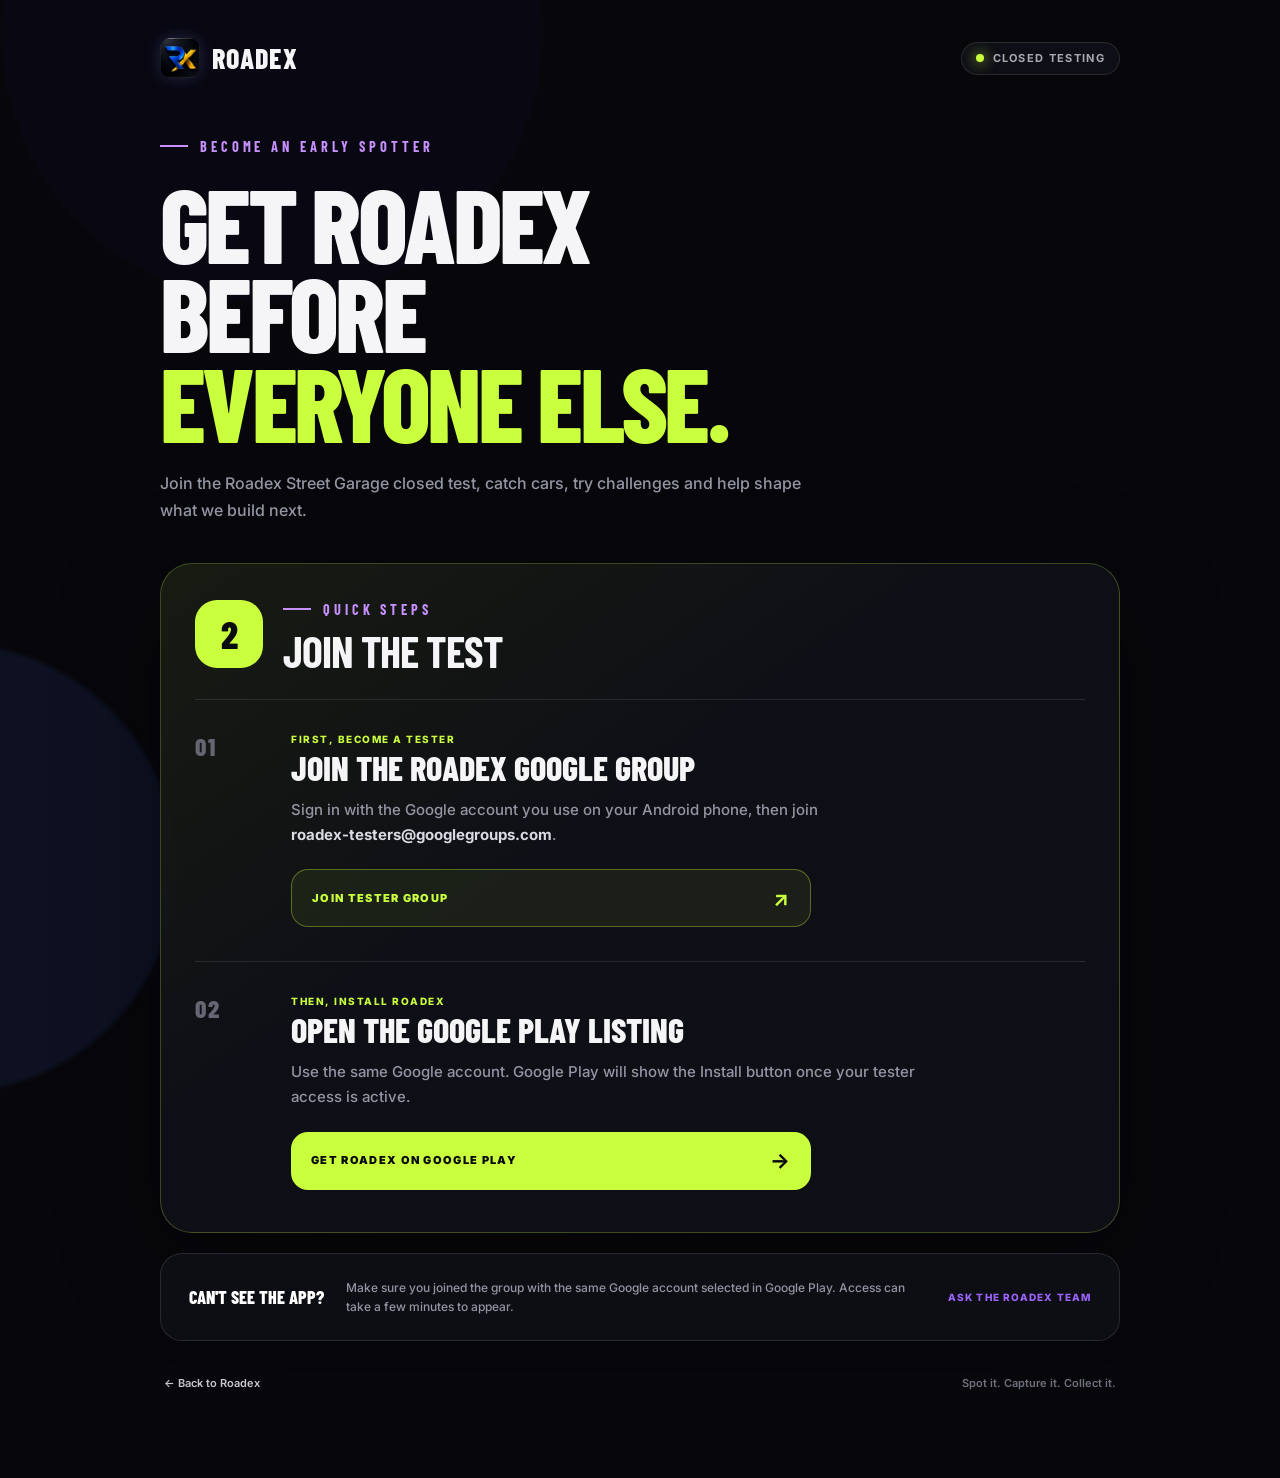
==== join-test.html @ f42b65c0 "Add closed-test joining guide" ====
<!doctype html>
<html lang="en">
  <head>
    <meta charset="UTF-8" />
    <meta name="viewport" content="width=device-width, initial-scale=1" />
    <meta name="theme-color" content="#07070b" />
    <meta name="description" content="Join the Roadex Street Garage closed test on Google Play." />
    <title>Join the Roadex Closed Test</title>
    <link rel="icon" type="image/png" href="assets/roadex-logo.png" />
    <link rel="preconnect" href="https://fonts.googleapis.com" />
    <link rel="preconnect" href="https://fonts.gstatic.com" crossorigin />
    <link href="https://fonts.googleapis.com/css2?family=Barlow+Condensed:wght@500;600;700;800&family=Inter:wght@400;500;600;700&display=swap" rel="stylesheet" />
    <link rel="stylesheet" href="styles.css" />
    <link rel="stylesheet" href="feedback.css" />
    <link rel="stylesheet" href="join-test.css" />
  </head>
  <body class="feedback-body test-body">
    <main class="feedback-shell test-shell">
      <header class="feedback-header">
        <a class="wordmark" href="/" aria-label="Roadex home"><img class="wordmark-logo" src="assets/roadex-logo.png" alt="" width="40" height="40" /><span>Roadex</span></a>
        <span class="feedback-chip"><i></i>Closed testing</span>
      </header>

      <section class="feedback-hero test-hero">
        <p class="eyebrow"><span></span>Become an early spotter</p>
        <h1>Get Roadex before <em>everyone else.</em></h1>
        <p>Join the Roadex Street Garage closed test, catch cars, try challenges and help shape what we build next.</p>
      </section>

      <section class="test-card" aria-labelledby="join-heading">
        <div class="test-card-heading">
          <span class="test-number">2</span>
          <div><p class="eyebrow"><span></span>Quick steps</p><h2 id="join-heading">Join the test</h2></div>
        </div>

        <ol class="test-steps">
          <li>
            <span>01</span>
            <div>
              <p class="step-label">First, become a tester</p>
              <h3>Join the Roadex Google Group</h3>
              <p>Sign in with the Google account you use on your Android phone, then join <strong>roadex-testers@googlegroups.com</strong>.</p>
              <a class="test-action test-action-secondary" href="https://groups.google.com/g/roadex-testers" target="_blank" rel="noopener noreferrer">Join tester group <b>↗</b></a>
            </div>
          </li>
          <li>
            <span>02</span>
            <div>
              <p class="step-label">Then, install Roadex</p>
              <h3>Open the Google Play listing</h3>
              <p>Use the same Google account. Google Play will show the Install button once your tester access is active.</p>
              <a class="test-action" href="https://play.google.com/store/apps/details?id=com.roadex.collect" target="_blank" rel="noopener noreferrer">Get Roadex on Google Play <b>→</b></a>
            </div>
          </li>
        </ol>
      </section>

      <aside class="test-help">
        <span>Can't see the app?</span>
        <p>Make sure you joined the group with the same Google account selected in Google Play. Access can take a few minutes to appear.</p>
        <a href="/feedback">Ask the Roadex team</a>
      </aside>

      <footer class="feedback-footer"><a href="/">← Back to Roadex</a><span>Spot it. Capture it. Collect it.</span></footer>
    </main>
  </body>
</html>
---- styles.css ----
:root {
  --bg: #07070b;
  --surface: #0d0d13;
  --text: #f6f5fb;
  --muted: #aaa8b8;
  --line: rgba(255, 255, 255, 0.11);
  --purple: #a85cff;
  --purple-deep: #6e28d9;
  --lime: #c8ff2d;
  --font-display: "Barlow Condensed", Impact, sans-serif;
  --font-body: "Inter", Arial, sans-serif;
  --page: min(1240px, calc(100vw - 48px));
}

* { box-sizing: border-box; }
html { scroll-behavior: smooth; scrollbar-color: var(--purple) var(--bg); }
body {
  margin: 0;
  color: var(--text);
  background: radial-gradient(circle at 75% 10%, rgba(96, 34, 154, 0.15), transparent 26rem), var(--bg);
  font-family: var(--font-body);
  font-size: 16px;
  line-height: 1.6;
  overflow-x: hidden;
}
body::before {
  position: fixed;
  inset: 0;
  z-index: -1;
  opacity: 0.15;
  background-image: url("data:image/svg+xml,%3Csvg viewBox='0 0 180 180' xmlns='http://www.w3.org/2000/svg'%3E%3Cfilter id='n'%3E%3CfeTurbulence type='fractalNoise' baseFrequency='.85' numOctaves='4' stitchTiles='stitch'/%3E%3C/filter%3E%3Crect width='100%25' height='100%25' filter='url(%23n)' opacity='.16'/%3E%3C/svg%3E");
  pointer-events: none;
  content: "";
}
img { display: block; max-width: 100%; }
a { color: inherit; text-decoration: none; }
button, a { -webkit-tap-highlight-color: transparent; }
.skip-link { position: fixed; top: 12px; left: 12px; z-index: 100; padding: 10px 14px; color: #09090c; background: var(--lime); transform: translateY(-150%); }
.skip-link:focus { transform: translateY(0); }
.site-shell { min-height: 100vh; }

.site-header {
  position: fixed;
  top: 0;
  left: 50%;
  z-index: 50;
  display: flex;
  width: 100%;
  height: 88px;
  padding: 0 max(24px, calc((100vw - 1240px) / 2));
  align-items: center;
  justify-content: space-between;
  border-bottom: 1px solid transparent;
  transform: translateX(-50%);
  transition: background 250ms ease, border-color 250ms ease, height 250ms ease;
}
.site-header.scrolled { height: 72px; border-color: var(--line); background: rgba(7, 7, 11, 0.82); backdrop-filter: blur(18px); }
.wordmark { display: inline-flex; align-items: center; gap: 12px; font-family: var(--font-display); font-size: 1.75rem; font-weight: 800; letter-spacing: 0.04em; text-transform: uppercase; }
.wordmark-logo { width: 40px; height: 40px; flex: 0 0 40px; object-fit: cover; border-radius: 11px; box-shadow: 0 0 18px rgba(45, 116, 255, 0.2), 0 0 16px rgba(255, 190, 0, 0.08); }
.site-nav { display: flex; align-items: center; gap: 34px; }
.site-nav a { color: #c4c2ce; font-size: 0.79rem; font-weight: 700; letter-spacing: 0.12em; text-transform: uppercase; transition: color 180ms ease; }
.site-nav a:hover, .site-nav a:focus-visible { color: var(--text); }
.site-nav .nav-cta { padding: 10px 16px; color: var(--lime); border: 1px solid rgba(200, 255, 45, 0.45); border-radius: 999px; }
.menu-toggle { display: none; width: 42px; height: 42px; padding: 11px; border: 1px solid var(--line); border-radius: 50%; background: transparent; }
.menu-toggle span { display: block; width: 100%; height: 1px; margin: 5px 0; background: white; transition: transform 180ms ease; }

.hero {
  position: relative;
  display: grid;
  min-height: 100vh;
  padding: 138px max(24px, calc((100vw - 1240px) / 2)) 76px;
  grid-template-columns: minmax(0, 0.95fr) minmax(420px, 0.85fr);
  gap: clamp(50px, 8vw, 130px);
  align-items: center;
  isolation: isolate;
}
.hero::before { position: absolute; inset: 0; z-index: -3; background: linear-gradient(90deg, rgba(7, 7, 11, 0.98) 4%, rgba(7, 7, 11, 0.82) 45%, rgba(7, 7, 11, 0.34) 100%), linear-gradient(180deg, transparent 75%, var(--bg)); content: ""; }
.hero-copy { z-index: 3; padding-bottom: 5vh; }
.eyebrow { display: flex; margin: 0 0 20px; align-items: center; gap: 12px; color: #c790ff; font-family: var(--font-display); font-size: 0.9rem; font-weight: 700; letter-spacing: 0.27em; text-transform: uppercase; }
.eyebrow span { width: 28px; height: 2px; background: currentColor; }
h1, h2, h3, p { text-wrap: pretty; }
h1, h2 { margin: 0; font-family: var(--font-display); font-weight: 700; letter-spacing: -0.025em; line-height: 0.94; text-transform: uppercase; }
h1 { max-width: 700px; font-size: clamp(4.6rem, 7.4vw, 7.6rem); }
h2 { font-size: clamp(3.5rem, 5.6vw, 6rem); }
h1 em, h2 em { color: var(--purple); font-style: normal; }
.hero-lede { max-width: 610px; margin: 30px 0 0; color: #b6b4c0; font-size: clamp(1.02rem, 1.4vw, 1.16rem); line-height: 1.75; }
.hero-actions { display: flex; margin-top: 36px; gap: 14px; flex-wrap: wrap; }
.button { display: inline-flex; min-height: 52px; padding: 0 23px; align-items: center; justify-content: center; gap: 16px; border: 1px solid transparent; border-radius: 4px; font-size: 0.76rem; font-weight: 800; letter-spacing: 0.13em; text-transform: uppercase; transition: transform 180ms ease, box-shadow 180ms ease, background 180ms ease; }
.button:hover, .button:focus-visible { transform: translateY(-2px); }
.button svg { width: 20px; fill: none; stroke: currentColor; stroke-linecap: round; stroke-linejoin: round; stroke-width: 1.7; }
.button-primary { color: #0a080d; background: linear-gradient(120deg, #b55fff, #d49cff); box-shadow: 0 12px 40px rgba(153, 65, 233, 0.25); }
.button-primary:hover, .button-primary:focus-visible { box-shadow: 0 16px 48px rgba(153, 65, 233, 0.4); }
.button-ghost { border-color: var(--line); background: rgba(255, 255, 255, 0.025); }
.hero-note { display: flex; margin-top: 24px; align-items: center; gap: 10px; color: #7f7d89; font-size: 0.77rem; letter-spacing: 0.04em; }
.pulse-dot { width: 7px; height: 7px; border-radius: 50%; background: var(--lime); box-shadow: 0 0 0 5px rgba(200, 255, 45, 0.08), 0 0 16px rgba(200, 255, 45, 0.7); }
.hero-visual { position: relative; z-index: 1; width: min(100%, 570px); margin: 0 auto; }
.hero-device { position: relative; z-index: 2; margin: 0; filter: drop-shadow(0 44px 45px rgba(0, 0, 0, 0.65)); }
.hero-device img { width: 100%; max-height: 78vh; object-fit: contain; border-radius: 28px; }
.image-glow { position: absolute; top: 13%; left: 8%; width: 88%; height: 75%; border-radius: 50%; background: rgba(130, 45, 226, 0.5); filter: blur(95px); }
.floating-chip { position: absolute; z-index: 4; display: flex; min-width: 178px; padding: 13px 16px; align-items: center; gap: 11px; border: 1px solid rgba(255, 255, 255, 0.15); border-radius: 10px; background: rgba(14, 13, 20, 0.84); box-shadow: 0 18px 45px rgba(0, 0, 0, 0.4); backdrop-filter: blur(16px); }
.floating-chip b, .floating-chip span { display: block; }
.floating-chip span:last-child { color: #8e8b99; font-size: 0.67rem; line-height: 1.4; }
.floating-chip b { color: white; font-size: 0.72rem; letter-spacing: 0.04em; }
.chip-top { top: 24%; left: -6%; }
.chip-bottom { right: -4%; bottom: 15%; }
.chip-icon { display: grid !important; width: 36px; height: 36px; color: #0a0a0d !important; border-radius: 50%; background: var(--lime); place-items: center; font-size: 0.68rem !important; font-weight: 900; }
.rarity-dot { width: 26px; height: 26px; border: 6px solid rgba(170, 92, 255, 0.25); border-radius: 50%; background: var(--purple); box-sizing: content-box; }
.hero-orb { position: absolute; z-index: -2; border-radius: 50%; filter: blur(70px); pointer-events: none; }
.hero-orb-one { top: 12%; right: -14%; width: 43vw; height: 43vw; background: rgba(99, 30, 174, 0.24); }
.hero-orb-two { bottom: 8%; left: 32%; width: 20vw; height: 20vw; background: rgba(124, 66, 192, 0.12); }
.scroll-cue { position: absolute; bottom: 38px; left: max(24px, calc((100vw - 1240px) / 2)); display: flex; align-items: center; gap: 10px; color: #65636f; font-size: 0.62rem; font-weight: 700; letter-spacing: 0.19em; text-transform: uppercase; }
.scroll-cue span { width: 38px; height: 1px; background: #55535e; }

.ticker { overflow: hidden; padding: 18px 0; border-top: 1px solid var(--line); border-bottom: 1px solid var(--line); background: #0a0a0f; }
.ticker-track { display: flex; width: max-content; padding-left: max(24px, calc((100vw - 1240px) / 2)); align-items: center; gap: 30px; color: #8f8d99; font-family: var(--font-display); font-size: 0.78rem; font-weight: 700; letter-spacing: 0.18em; text-transform: uppercase; }
.ticker-track i { width: 5px; height: 5px; border-radius: 50%; background: var(--lime); box-shadow: 0 0 12px rgba(200, 255, 45, 0.5); }
.section-pad { width: var(--page); margin-inline: auto; padding: clamp(100px, 12vw, 170px) 0; }
.intro { display: grid; grid-template-columns: 1.2fr 0.7fr; gap: 80px 60px; }
.section-heading { max-width: 780px; }
.section-intro { max-width: 510px; margin: auto 0 0; padding-left: 30px; color: var(--muted); border-left: 1px solid rgba(168, 92, 255, 0.5); font-size: 1.02rem; }
.feature-grid { display: grid; grid-column: 1 / -1; grid-template-columns: repeat(2, minmax(0, 1fr)); gap: 18px; }
.feature-card { position: relative; min-height: 390px; padding: clamp(28px, 4vw, 48px); overflow: hidden; border: 1px solid var(--line); background: linear-gradient(145deg, rgba(255, 255, 255, 0.035), transparent 46%), var(--surface); }
.feature-card::after { position: absolute; right: -25%; bottom: -50%; width: 70%; height: 80%; border-radius: 50%; background: rgba(113, 42, 186, 0.1); filter: blur(35px); content: ""; }
.feature-card-large { grid-row: span 2; min-height: 798px; background: linear-gradient(160deg, rgba(162, 81, 255, 0.11), transparent 43%), var(--surface); }
.feature-number { position: absolute; top: 28px; right: 32px; color: #3d3b46; font-family: var(--font-display); font-size: 1rem; font-weight: 700; letter-spacing: 0.16em; }
.feature-icon { display: grid; width: 54px; height: 54px; margin-bottom: 68px; color: var(--purple); border: 1px solid rgba(168, 92, 255, 0.32); border-radius: 50%; background: rgba(168, 92, 255, 0.08); place-items: center; }
.feature-card-large .feature-icon { margin-top: 90px; margin-bottom: 110px; }
.feature-icon svg { width: 24px; fill: none; stroke: currentColor; stroke-linecap: round; stroke-linejoin: round; stroke-width: 1.35; }
.feature-card h3, .steps h3 { margin: 0 0 12px; font-family: var(--font-display); font-size: clamp(1.9rem, 3vw, 2.8rem); line-height: 1; text-transform: uppercase; }
.feature-card p { max-width: 480px; margin: 0; color: var(--muted); }
.confidence-meter { position: absolute; right: 48px; bottom: 52px; left: 48px; z-index: 1; }
.confidence-meter div { display: flex; margin-bottom: 12px; justify-content: space-between; color: #8d8a97; font-family: var(--font-display); font-size: 0.72rem; font-weight: 700; letter-spacing: 0.14em; text-transform: uppercase; }
.confidence-meter b { color: white; }
.meter { display: block; height: 4px; overflow: hidden; background: #22222b; }
.meter i { display: block; width: 91%; height: 100%; background: linear-gradient(90deg, var(--purple-deep), var(--purple), var(--lime)); }
.mini-card-row { position: absolute; right: 44px; bottom: 36px; display: flex; }
.mini-card { width: 52px; height: 70px; margin-left: -13px; border: 1px solid rgba(255, 255, 255, 0.18); border-radius: 5px; box-shadow: -8px 8px 20px rgba(0, 0, 0, 0.32); transform: rotate(6deg); }
.mini-card:nth-child(2) { transform: rotate(0); }
.mini-card:nth-child(3) { transform: rotate(-6deg); }
.mini-card.purple { background: linear-gradient(145deg, #24202e, #8e42dc); }
.mini-card.lime { background: linear-gradient(145deg, #1c2115, #8ba928); }
.mini-card.graphite { background: linear-gradient(145deg, #33333a, #111116); }
.stat-row { position: absolute; right: 44px; bottom: 34px; left: 44px; z-index: 1; display: flex; justify-content: space-between; }
.stat-row span { color: #787681; font-family: var(--font-display); font-size: 0.65rem; font-weight: 700; letter-spacing: 0.14em; text-transform: uppercase; }
.stat-row b { display: block; color: white; font-size: 1.55rem; letter-spacing: 0; }

.capture-showcase { position: relative; display: grid; grid-template-columns: minmax(350px, 0.8fr) minmax(0, 1fr); gap: clamp(70px, 10vw, 150px); align-items: center; }
.capture-showcase::before { position: absolute; top: 8%; right: -40vw; bottom: 8%; left: -40vw; z-index: -2; border-top: 1px solid var(--line); border-bottom: 1px solid var(--line); background: linear-gradient(90deg, #08080c, rgba(23, 12, 35, 0.72), #08080c); content: ""; }
.showcase-visual { position: relative; width: min(100%, 520px); margin: auto; }
.showcase-frame { position: relative; z-index: 1; padding: 12px; border: 1px solid rgba(168, 92, 255, 0.25); background: #09090d; box-shadow: 0 45px 70px rgba(0, 0, 0, 0.55), 0 0 60px rgba(111, 35, 187, 0.12); }
.showcase-frame img { width: 100%; max-height: 790px; object-fit: cover; object-position: center; }
.corner { position: absolute; z-index: 2; width: 85px; height: 85px; pointer-events: none; }
.corner-one { top: -20px; left: -20px; border-top: 2px solid var(--lime); border-left: 2px solid var(--lime); }
.corner-two { right: -20px; bottom: -20px; border-right: 2px solid var(--purple); border-bottom: 2px solid var(--purple); }
.showcase-copy h2 { max-width: 720px; }
.steps { margin: 60px 0 0; padding: 0; list-style: none; }
.steps li { display: grid; padding: 24px 0; grid-template-columns: 55px 1fr; gap: 20px; border-top: 1px solid var(--line); }
.steps li:last-child { border-bottom: 1px solid var(--line); }
.steps > li > span { color: var(--purple); font-family: var(--font-display); font-weight: 700; letter-spacing: 0.1em; }
.steps h3 { margin-bottom: 7px; font-size: 1.55rem; }
.steps p { margin: 0; color: var(--muted); font-size: 0.9rem; }

.card-showcase { display: grid; grid-template-columns: minmax(0, 0.9fr) minmax(360px, 0.75fr); gap: clamp(70px, 10vw, 150px); align-items: center; }
.card-copy > p:not(.eyebrow) { max-width: 570px; margin: 30px 0 0; color: var(--muted); }
.detail-list { display: grid; margin-top: 42px; grid-template-columns: 1fr 1fr; gap: 12px 18px; }
.detail-list span { padding: 15px 0; color: #c6c4cf; border-top: 1px solid var(--line); font-family: var(--font-display); font-size: 0.9rem; font-weight: 600; letter-spacing: 0.07em; text-transform: uppercase; }
.detail-list i { margin-right: 10px; color: var(--purple); font-style: normal; font-size: 0.7rem; }
.card-visual { position: relative; justify-self: center; }
.card-visual::before { position: absolute; inset: 15% -18% 10%; z-index: -1; border-radius: 50%; background: rgba(130, 42, 213, 0.26); filter: blur(70px); content: ""; }
.card-visual img { width: min(100%, 520px); max-height: 790px; object-fit: contain; filter: drop-shadow(0 35px 45px rgba(0, 0, 0, 0.6)); }
.vertical-label { position: absolute; top: 50%; right: -65px; color: #56535f; font-family: var(--font-display); font-size: 0.65rem; font-weight: 700; letter-spacing: 0.22em; text-transform: uppercase; transform: rotate(90deg) translateX(50%); transform-origin: right center; }

.game-section { padding-top: 20px; }
.game-panel { position: relative; display: grid; min-height: 520px; padding: clamp(42px, 7vw, 90px); overflow: hidden; grid-template-columns: 1.1fr 0.7fr; gap: 70px; align-items: end; border: 1px solid rgba(168, 92, 255, 0.25); background: radial-gradient(circle at 85% 30%, rgba(130, 45, 214, 0.28), transparent 30%), linear-gradient(135deg, #111018, #08080d 65%); }
.game-panel::after { position: absolute; top: -8%; right: 8%; width: 340px; height: 340px; border: 1px solid rgba(200, 255, 45, 0.12); border-radius: 50%; box-shadow: 0 0 0 60px rgba(168, 92, 255, 0.035), 0 0 0 120px rgba(168, 92, 255, 0.02); content: ""; }
.game-grid { position: absolute; inset: 0; opacity: 0.14; background-image: linear-gradient(rgba(255, 255, 255, 0.09) 1px, transparent 1px), linear-gradient(90deg, rgba(255, 255, 255, 0.09) 1px, transparent 1px); background-size: 64px 64px; mask-image: linear-gradient(90deg, transparent, black); }
.game-copy, .game-stats { position: relative; z-index: 2; }
.game-copy p:not(.eyebrow) { max-width: 600px; margin: 28px 0 0; color: var(--muted); }
.game-stats { display: grid; gap: 16px; }
.game-stats div { display: grid; padding: 18px 0; grid-template-columns: 75px 1fr; align-items: center; border-top: 1px solid var(--line); }
.game-stats b { color: var(--lime); font-family: var(--font-display); font-size: 2.2rem; line-height: 1; }
.game-stats span { color: #aaa7b4; font-size: 0.82rem; }

.waitlist { position: relative; width: 100%; padding-inline: 24px; overflow: hidden; text-align: center; border-top: 1px solid var(--line); }
.waitlist-inner { position: relative; z-index: 2; max-width: 860px; margin: auto; }
.waitlist .eyebrow { justify-content: center; }
.waitlist p:not(.eyebrow) { margin: 28px 0 32px; color: var(--muted); }
.waitlist-button[aria-disabled="true"] { cursor: default; }
.waitlist small { display: block; margin-top: 17px; color: #696773; font-size: 0.7rem; }
.waitlist-glow { position: absolute; bottom: -270px; left: 50%; width: 800px; height: 500px; border-radius: 50%; background: rgba(133, 49, 220, 0.25); filter: blur(90px); transform: translateX(-50%); }
.site-footer { display: grid; width: var(--page); margin: auto; padding: 40px 0; grid-template-columns: 1fr auto 1fr; gap: 30px; align-items: center; border-top: 1px solid var(--line); }
.site-footer p { margin: 0; color: #706e79; font-size: 0.68rem; letter-spacing: 0.08em; text-transform: uppercase; }
.site-footer p:last-child { justify-self: end; }
.footer-link, .privacy-card a { color: #d8a9ff; text-decoration: underline; text-decoration-color: rgba(216, 169, 255, 0.45); text-underline-offset: 3px; }
.footer-link:hover, .footer-link:focus-visible, .privacy-card a:hover, .privacy-card a:focus-visible { color: var(--lime); }

.privacy-header { position: fixed; }
.privacy-home-link { color: #c790ff; font-size: 0.76rem; font-weight: 800; letter-spacing: 0.13em; text-transform: uppercase; }
.privacy-page { width: min(920px, calc(100vw - 48px)); margin: 0 auto; padding: 150px 0 90px; }
.privacy-title { padding-bottom: 42px; border-bottom: 1px solid var(--line); }
.privacy-title h1 { max-width: none; font-size: clamp(4rem, 9vw, 7rem); }
.privacy-title > p:not(.eyebrow) { margin: 20px 0 0; color: var(--muted); }
.privacy-title code, .privacy-card code { padding: 2px 6px; border: 1px solid var(--line); border-radius: 4px; background: rgba(255, 255, 255, 0.04); font-size: 0.88em; }
.privacy-title .privacy-effective { color: var(--lime); font-size: 0.8rem; font-weight: 700; letter-spacing: 0.1em; text-transform: uppercase; }
.privacy-card { margin-top: 42px; padding: clamp(28px, 6vw, 66px); border: 1px solid var(--line); background: linear-gradient(145deg, rgba(168, 92, 255, 0.055), transparent 30%), var(--surface); }
.privacy-card h2 { margin: 56px 0 18px; color: #e6caff; font-family: var(--font-display); font-size: clamp(2rem, 5vw, 3rem); line-height: 1; letter-spacing: -0.015em; text-transform: uppercase; }
.privacy-card h2:first-of-type { margin-top: 48px; }
.privacy-card h3 { margin: 30px 0 8px; color: var(--text); font-family: var(--font-display); font-size: 1.45rem; letter-spacing: 0.02em; text-transform: uppercase; }
.privacy-card p, .privacy-card li { color: #b8b6c2; font-size: 0.96rem; line-height: 1.8; }
.privacy-card ul { margin: 12px 0 24px; padding-left: 24px; }
.privacy-card li { margin: 8px 0; padding-left: 4px; }
.privacy-card li::marker { color: var(--purple); }
.privacy-card strong { color: #f4f1f8; }
.privacy-links { display: flex; gap: 18px 28px; flex-wrap: wrap; }
.privacy-footer { margin-top: 0; }
.deletion-card { border-color: rgba(200, 255, 45, 0.2); background: linear-gradient(145deg, rgba(200, 255, 45, 0.045), transparent 30%), var(--surface); }
.deletion-intro { margin: 0; color: #eeecf4 !important; font-size: clamp(1.08rem, 2.2vw, 1.28rem) !important; }
.deletion-steps { margin: 18px 0 26px; padding: 0; list-style: none; counter-reset: deletion-step; }
.deletion-steps li { position: relative; min-height: 48px; margin: 0; padding: 11px 0 11px 62px; border-top: 1px solid var(--line); counter-increment: deletion-step; }
.deletion-steps li:last-child { border-bottom: 1px solid var(--line); }
.deletion-steps li::before { position: absolute; top: 9px; left: 0; display: grid; width: 34px; height: 34px; color: #09090c; border-radius: 50%; background: var(--lime); content: counter(deletion-step); place-items: center; font-family: var(--font-display); font-weight: 800; }
.deletion-links { display: flex; margin-top: 48px; padding-top: 24px; gap: 18px 28px; flex-wrap: wrap; border-top: 1px solid var(--line); }

.reveal { opacity: 0; transform: translateY(22px); transition: opacity 700ms cubic-bezier(.2, .75, .25, 1), transform 700ms cubic-bezier(.2, .75, .25, 1); }
.reveal[data-delay="1"] { transition-delay: 100ms; }
.reveal[data-delay="2"] { transition-delay: 200ms; }
.reveal.is-visible { opacity: 1; transform: translateY(0); }

@media (max-width: 1050px) {
  .hero { grid-template-columns: 1fr 0.72fr; gap: 35px; }
  .floating-chip { display: none; }
  .site-nav { gap: 20px; }
  .site-nav a:not(.nav-cta) { display: none; }
  .intro { gap: 55px 30px; }
  .game-panel { grid-template-columns: 1fr; }
  .game-stats { grid-template-columns: repeat(3, 1fr); }
  .game-stats div { grid-template-columns: 1fr; gap: 6px; }
}

@media (max-width: 760px) {
  :root { --page: min(100% - 32px, 620px); }
  .site-header { height: 72px; padding-inline: 16px; }
  .menu-toggle { display: block; }
  .menu-toggle[aria-expanded="true"] span:first-child { transform: translateY(3px) rotate(45deg); }
  .menu-toggle[aria-expanded="true"] span:last-child { transform: translateY(-3px) rotate(-45deg); }
  .site-nav { position: fixed; top: 72px; right: 16px; left: 16px; display: grid; padding: 24px; gap: 18px; border: 1px solid var(--line); background: rgba(11, 11, 16, 0.98); box-shadow: 0 24px 55px rgba(0, 0, 0, 0.55); opacity: 0; pointer-events: none; transform: translateY(-12px); transition: opacity 180ms ease, transform 180ms ease; }
  .site-nav.open { opacity: 1; pointer-events: auto; transform: translateY(0); }
  .site-nav a:not(.nav-cta) { display: block; }
  .site-nav .nav-cta { text-align: center; }
  .hero { min-height: auto; padding: 120px 16px 90px; grid-template-columns: 1fr; gap: 55px; text-align: center; }
  .hero-copy { padding: 0; }
  .hero .eyebrow, .hero-actions, .hero-note { justify-content: center; }
  .hero-lede { margin-inline: auto; }
  h1 { font-size: clamp(4rem, 18vw, 6rem); }
  h2 { font-size: clamp(3.2rem, 14vw, 4.9rem); }
  .hero-visual { width: min(100%, 470px); }
  .hero-device img { max-height: none; }
  .scroll-cue { display: none; }
  .ticker-track { padding-left: 22px; }
  .section-pad { padding-block: 100px; }
  .intro, .feature-grid, .capture-showcase, .card-showcase { grid-template-columns: 1fr; }
  .intro { gap: 30px; }
  .section-intro { margin: 0; }
  .feature-grid { gap: 14px; }
  .feature-card, .feature-card-large { min-height: 440px; }
  .feature-card-large { grid-row: auto; }
  .feature-card-large .feature-icon { margin: 50px 0 80px; }
  .capture-showcase { gap: 90px; }
  .showcase-visual { width: min(88%, 480px); }
  .showcase-copy { order: -1; }
  .card-showcase { gap: 70px; }
  .card-visual { width: min(90%, 480px); }
  .vertical-label { display: none; }
  .detail-list { grid-template-columns: 1fr; }
  .game-panel { padding: 38px 24px; gap: 45px; }
  .game-stats { grid-template-columns: 1fr; }
  .game-stats div { grid-template-columns: 65px 1fr; }
  .site-footer { grid-template-columns: 1fr; text-align: center; }
  .site-footer .wordmark { justify-content: center; }
  .site-footer p:last-child { justify-self: center; }
  .privacy-page { width: min(100% - 28px, 680px); padding-top: 112px; }
  .privacy-card { padding: 28px 22px; }
  .privacy-home-link { font-size: 0.68rem; }
}

@media (max-width: 420px) {
  .hero-actions { display: grid; }
  .button { width: 100%; }
  .feature-card, .feature-card-large { min-height: 470px; padding: 27px; }
  .confidence-meter { right: 27px; bottom: 34px; left: 27px; }
  .mini-card-row { right: 30px; }
  .stat-row { right: 28px; left: 28px; }
  .corner { width: 50px; height: 50px; }
}

@media (prefers-reduced-motion: reduce) {
  html { scroll-behavior: auto; }
  *, *::before, *::after { scroll-behavior: auto !important; transition-duration: 0.01ms !important; animation-duration: 0.01ms !important; animation-iteration-count: 1 !important; }
  .reveal { opacity: 1; transform: none; }
}
---- feedback.css ----
:root{--fb-acid:#c9ff3d;--fb-purple:#9d63ff;--fb-panel:#111219;--fb-line:rgba(255,255,255,.11);--fb-muted:#9395a3}
*{box-sizing:border-box}.feedback-body{margin:0;min-height:100vh;color:#f5f5f7;background:#07070b;overflow-x:hidden}.feedback-body:before,.feedback-body:after{content:"";position:fixed;border-radius:50%;filter:blur(2px);pointer-events:none;z-index:-1}.feedback-body:before{width:34rem;height:34rem;right:-15rem;top:-15rem;background:rgba(111,61,210,.22)}.feedback-body:after{width:28rem;height:28rem;left:-17rem;bottom:-12rem;background:rgba(38,56,113,.22)}.feedback-shell{width:min(920px,calc(100% - 32px));margin:auto;min-height:100vh;padding:24px 0 40px}.feedback-header{display:flex;align-items:center;justify-content:space-between;padding:12px 0 54px}.feedback-header .wordmark{text-decoration:none}.feedback-chip{display:inline-flex;align-items:center;gap:9px;border:1px solid var(--fb-line);background:rgba(17,18,25,.8);border-radius:99px;padding:10px 14px;color:#a8a9b2;font:700 11px/1 Inter,sans-serif;letter-spacing:.12em;text-transform:uppercase}.feedback-chip i{width:8px;height:8px;border-radius:50%;background:var(--fb-acid);box-shadow:0 0 14px var(--fb-acid)}.feedback-hero{max-width:760px;margin-bottom:38px}.feedback-hero h1{font:800 clamp(54px,10vw,96px)/.86 "Barlow Condensed",sans-serif;letter-spacing:-.035em;text-transform:uppercase;margin:20px 0 24px}.feedback-hero h1 em{display:block;color:var(--fb-acid);font-style:normal}.feedback-hero>p:last-child{max-width:650px;color:var(--fb-muted);font:500 16px/1.7 Inter,sans-serif}.feedback-panel{border:1px solid var(--fb-line);border-radius:32px;background:rgba(15,16,23,.93);box-shadow:0 28px 100px rgba(0,0,0,.36);padding:10px}.feedback-tabs{display:grid;grid-template-columns:1fr 1fr;background:#090a0f;border-radius:23px;padding:6px}.feedback-tab{border:0;border-radius:18px;padding:17px;background:transparent;color:#777986;font:800 12px/1 Inter,sans-serif;letter-spacing:.14em;text-transform:uppercase;cursor:pointer}.feedback-tab.is-active{background:#f3f3f7;color:#111218}.feedback-form,.lookup-form{padding:28px;display:grid;gap:20px}.field-grid{display:grid;grid-template-columns:1fr 1fr;gap:16px}.feedback-form label,.lookup-form label,.follow-up label{display:grid;gap:9px;color:#c5c6ce;font:700 11px/1 Inter,sans-serif;letter-spacing:.11em;text-transform:uppercase}.feedback-form label small{color:#676976;font-size:9px}.feedback-form input,.feedback-form select,.feedback-form textarea,.lookup-form input,.follow-up textarea,.admin-reply-form textarea,.admin-reply-form select{width:100%;border:1px solid var(--fb-line);border-radius:16px;background:#090a0f;color:#f5f5f7;padding:16px;font:500 15px/1.5 Inter,sans-serif;outline:none;transition:border-color .2s,box-shadow .2s}.feedback-form input:focus,.feedback-form select:focus,.feedback-form textarea:focus,.lookup-form input:focus,.follow-up textarea:focus,.admin-reply-form textarea:focus{border-color:rgba(201,255,61,.7);box-shadow:0 0 0 4px rgba(201,255,61,.08)}.feedback-form textarea{min-height:180px;resize:vertical}.feedback-honeypot{position:absolute!important;left:-10000px!important}.feedback-submit{border:0;border-radius:17px;min-height:58px;background:var(--fb-acid);color:#0b0c0e;padding:0 20px;display:flex;align-items:center;justify-content:space-between;font:900 12px/1 Inter,sans-serif;letter-spacing:.13em;text-transform:uppercase;cursor:pointer}.feedback-submit b{font-size:22px}.feedback-submit:disabled{opacity:.55;cursor:wait}.form-status{min-height:18px;margin:0;color:var(--fb-acid);font:600 12px/1.5 Inter,sans-serif}.form-status.is-error{color:#ff6d78}.feedback-success{padding:42px 30px;text-align:center}.success-mark{display:grid;place-items:center;width:72px;height:72px;margin:0 auto 22px;border-radius:24px;background:var(--fb-acid);color:#090a0f;font:900 32px/1 Inter,sans-serif}.feedback-success h2,.thread h2,.desk-toolbar h2{margin:10px 0;font:800 40px/1 "Barlow Condensed",sans-serif;text-transform:uppercase}.feedback-success>p:not(.eyebrow){color:var(--fb-muted);font:500 14px/1.7 Inter,sans-serif}.ticket-box{margin:28px 0 14px;border:1px dashed rgba(201,255,61,.4);border-radius:18px;padding:18px;display:flex;justify-content:space-between;align-items:center}.ticket-box span{color:#777986;font:800 10px Inter,sans-serif;letter-spacing:.14em}.ticket-box strong{color:var(--fb-acid);font:800 24px "Barlow Condensed",sans-serif;letter-spacing:.12em}.text-button{border:0;background:transparent;color:#aaaeba;padding:14px;font:800 10px Inter,sans-serif;letter-spacing:.12em;text-transform:uppercase;cursor:pointer}.thread{margin:10px;border-radius:24px;background:#090a0f;padding:24px}.thread>header,.admin-thread>header{display:flex;align-items:flex-start;justify-content:space-between;gap:18px;border-bottom:1px solid var(--fb-line);padding-bottom:18px}.thread-status{border:1px solid var(--fb-line);border-radius:99px;padding:9px 12px;color:#aaaeba;font:800 9px Inter,sans-serif;letter-spacing:.12em;text-transform:uppercase}.thread-status[data-status="new"]{color:#ffbd44}.thread-status[data-status="replied"]{color:var(--fb-acid)}.message-list{display:grid;gap:12px;padding:20px 0}.thread-message{max-width:88%;border:1px solid var(--fb-line);border-radius:18px;padding:15px 17px;background:#111219}.thread-message.is-roadex{margin-left:auto;border-color:rgba(201,255,61,.3);background:rgba(201,255,61,.07)}.thread-message>div{display:flex;justify-content:space-between;gap:20px}.thread-message strong,.thread-message time{font:800 9px Inter,sans-serif;letter-spacing:.1em;color:var(--fb-acid)}.thread-message time{color:#666977;font-weight:600;letter-spacing:0}.thread-message p{margin:10px 0 0;white-space:pre-wrap;color:#d6d7dc;font:500 14px/1.6 Inter,sans-serif}.follow-up{display:grid;gap:13px;border-top:1px solid var(--fb-line);padding-top:20px}.follow-up textarea{min-height:110px;resize:vertical}.feedback-footer{display:flex;justify-content:space-between;gap:20px;padding:34px 4px;color:#6e707c;font:600 11px/1.5 Inter,sans-serif}.feedback-footer a{color:#c6c7ce;text-decoration:none}.admin-shell{width:min(1120px,calc(100% - 32px))}.admin-hero h1{font-size:clamp(48px,8vw,82px)}.admin-login{max-width:620px}.desk-toolbar{display:flex;align-items:end;justify-content:space-between;gap:20px;margin-bottom:20px}.desk-toolbar>div:last-child{display:flex}.admin-thread-list{display:grid;gap:18px}.admin-thread{border:1px solid var(--fb-line);border-radius:25px;background:rgba(15,16,23,.94);padding:22px}.admin-thread h3{font:800 26px/1 "Barlow Condensed",sans-serif;text-transform:uppercase;margin:8px 0}.admin-thread h3 small{color:#757784;font-size:14px}.admin-thread header p{color:#777986;margin:0;font:500 12px Inter,sans-serif}.category{color:var(--fb-purple);font:800 9px Inter,sans-serif;letter-spacing:.13em;text-transform:uppercase}.admin-reply-form{border-top:1px solid var(--fb-line);padding-top:18px}.admin-reply-form textarea{min-height:110px;resize:vertical}.admin-reply-form>div{display:grid;grid-template-columns:1fr 220px;gap:12px;margin-top:12px}.empty-feedback{display:grid;gap:8px;text-align:center;border:1px dashed var(--fb-line);border-radius:24px;padding:60px;color:#858793;font:500 14px Inter,sans-serif}.empty-feedback strong{color:white;font:800 36px "Barlow Condensed",sans-serif;text-transform:uppercase}
@media(max-width:650px){.feedback-shell{width:min(100% - 20px,920px)}.feedback-header{padding-bottom:38px}.feedback-chip{font-size:8px}.feedback-panel{border-radius:25px}.feedback-form,.lookup-form{padding:22px 14px}.field-grid{grid-template-columns:1fr}.feedback-tab{font-size:10px;padding:15px 8px}.feedback-hero h1{font-size:54px}.thread{padding:18px}.thread-message{max-width:96%}.feedback-footer{flex-direction:column}.desk-toolbar{align-items:flex-start;flex-direction:column}.admin-reply-form>div{grid-template-columns:1fr}.admin-thread>header{flex-direction:column}.feedback-success{padding:34px 16px}}
---- join-test.css ----
.test-shell{width:min(960px,calc(100% - 32px));padding-bottom:52px}.test-hero{max-width:830px}.test-hero h1{font-size:clamp(58px,10vw,104px)}.test-card{border:1px solid rgba(201,255,61,.24);border-radius:32px;background:linear-gradient(145deg,rgba(27,31,19,.88),rgba(15,16,23,.96) 42%);box-shadow:0 28px 100px rgba(0,0,0,.36);padding:34px}.test-card-heading{display:flex;align-items:center;gap:20px;padding-bottom:28px;border-bottom:1px solid rgba(255,255,255,.1)}.test-card-heading .eyebrow{margin-bottom:9px}.test-card-heading h2{font-size:44px}.test-number{display:grid;width:68px;height:68px;flex:0 0 68px;place-items:center;border-radius:22px;background:var(--fb-acid);color:#0a0b0d;font:800 38px/1 "Barlow Condensed",sans-serif}.test-steps{counter-reset:test-step;display:grid;gap:0;margin:0;padding:0;list-style:none}.test-steps li{display:grid;grid-template-columns:72px 1fr;gap:24px;padding:34px 0;border-bottom:1px solid rgba(255,255,255,.1)}.test-steps li:last-child{border-bottom:0;padding-bottom:8px}.test-steps>li>span{color:#646773;font:800 25px/1 "Barlow Condensed",sans-serif;letter-spacing:.08em}.step-label{margin:0 0 7px;color:var(--fb-acid);font:800 10px/1 Inter,sans-serif;letter-spacing:.15em;text-transform:uppercase}.test-steps h3{margin:0;font:800 34px/1 "Barlow Condensed",sans-serif;text-transform:uppercase}.test-steps p:not(.step-label){max-width:650px;margin:13px 0 22px;color:var(--fb-muted);font:500 15px/1.65 Inter,sans-serif}.test-steps strong{color:#d9dbe2;overflow-wrap:anywhere}.test-action{display:flex;max-width:520px;min-height:58px;padding:0 20px;align-items:center;justify-content:space-between;border-radius:17px;background:var(--fb-acid);color:#090a0d;font:900 11px/1 Inter,sans-serif;letter-spacing:.12em;text-transform:uppercase}.test-action b{font-size:21px}.test-action-secondary{border:1px solid rgba(201,255,61,.34);background:rgba(201,255,61,.07);color:var(--fb-acid)}.test-help{display:grid;grid-template-columns:auto 1fr auto;gap:22px;align-items:center;margin-top:20px;padding:24px 28px;border:1px solid var(--fb-line);border-radius:22px;background:rgba(15,16,23,.82)}.test-help span{color:#fff;font:800 18px/1 "Barlow Condensed",sans-serif;text-transform:uppercase}.test-help p{margin:0;color:var(--fb-muted);font:500 12px/1.6 Inter,sans-serif}.test-help a{color:var(--fb-purple);font:800 10px/1 Inter,sans-serif;letter-spacing:.11em;text-transform:uppercase;white-space:nowrap}
@media(max-width:650px){.test-shell{width:calc(100% - 20px)}.test-card{padding:22px 18px;border-radius:25px}.test-card-heading{align-items:flex-start}.test-number{width:54px;height:54px;flex-basis:54px;border-radius:17px;font-size:30px}.test-card-heading h2{font-size:36px}.test-steps li{grid-template-columns:42px 1fr;gap:10px;padding:28px 0}.test-steps h3{font-size:28px}.test-action{font-size:9px;padding-inline:15px}.test-help{grid-template-columns:1fr;gap:10px;padding:22px}.test-hero h1{font-size:56px}}
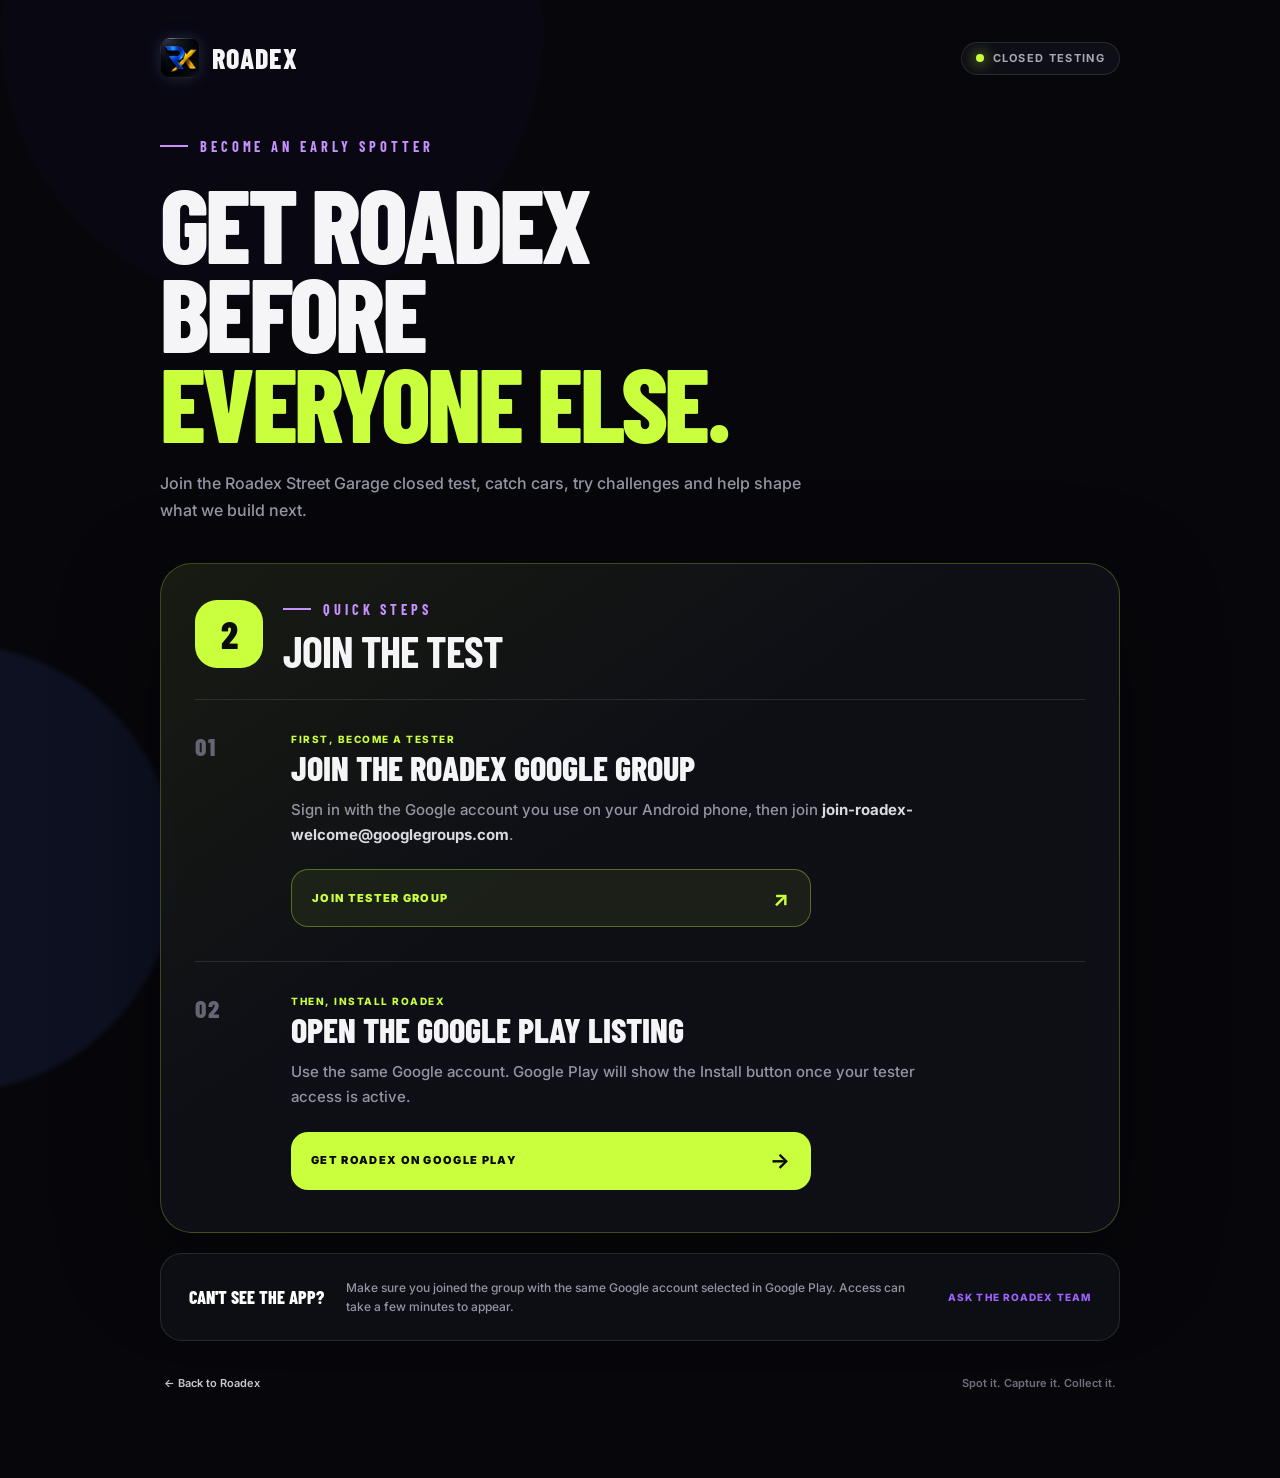
==== commit 7ecf346c: "Fix tester group address" ====
--- a/join-test.html
+++ b/join-test.html
@@ -39,8 +39,8 @@
             <div>
               <p class="step-label">First, become a tester</p>
               <h3>Join the Roadex Google Group</h3>
-              <p>Sign in with the Google account you use on your Android phone, then join <strong>roadex-testers@googlegroups.com</strong>.</p>
-              <a class="test-action test-action-secondary" href="https://groups.google.com/g/roadex-testers" target="_blank" rel="noopener noreferrer">Join tester group <b>↗</b></a>
+              <p>Sign in with the Google account you use on your Android phone, then join <strong>join-roadex-welcome@googlegroups.com</strong>.</p>
+              <a class="test-action test-action-secondary" href="https://groups.google.com/g/join-roadex-welcome" target="_blank" rel="noopener noreferrer">Join tester group <b>↗</b></a>
             </div>
           </li>
           <li>
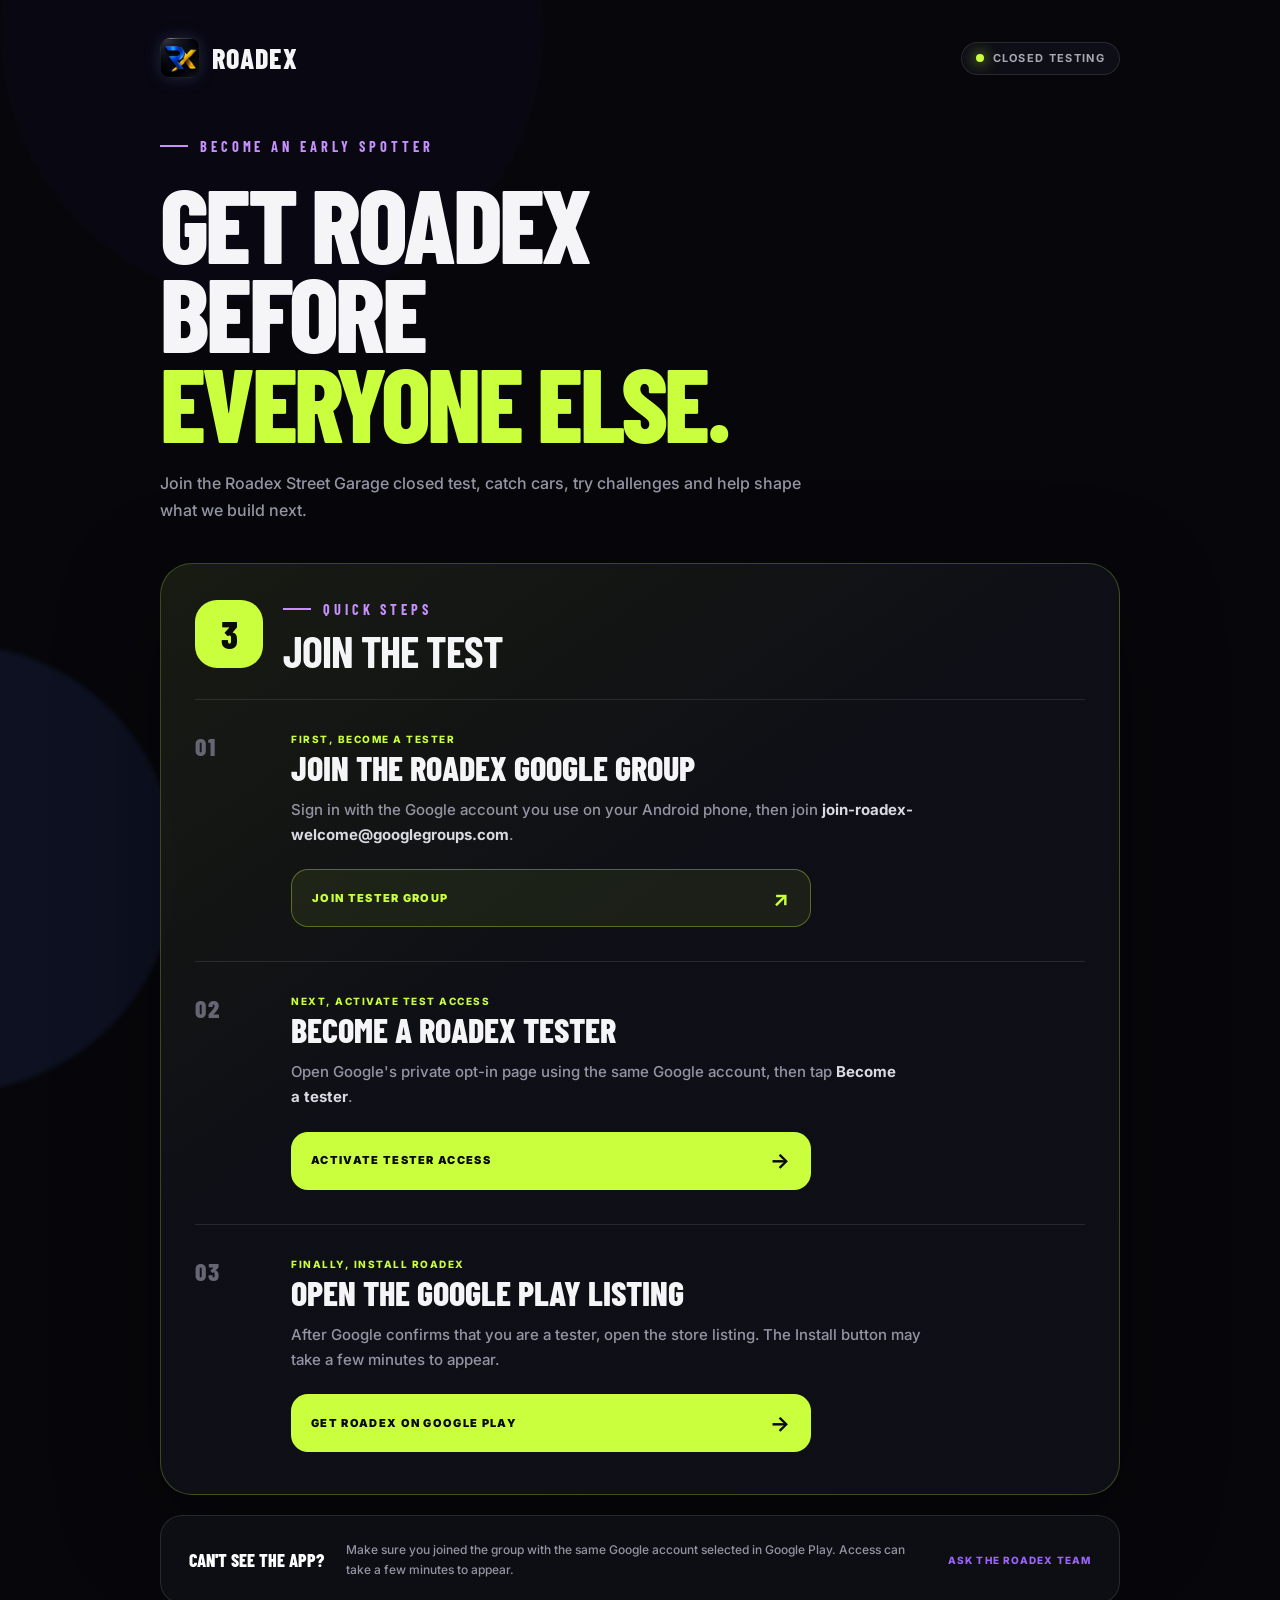
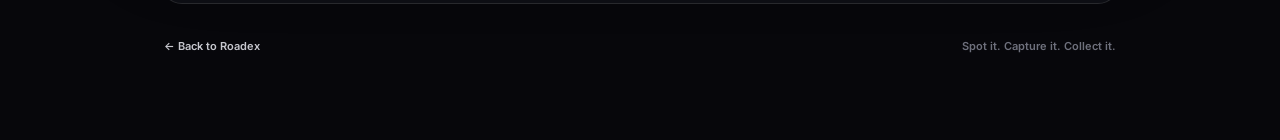
==== commit ad9475fd: "Add closed-test opt-in step" ====
--- a/join-test.html
+++ b/join-test.html
@@ -29,7 +29,7 @@
 
       <section class="test-card" aria-labelledby="join-heading">
         <div class="test-card-heading">
-          <span class="test-number">2</span>
+          <span class="test-number">3</span>
           <div><p class="eyebrow"><span></span>Quick steps</p><h2 id="join-heading">Join the test</h2></div>
         </div>
 
@@ -46,9 +46,18 @@
           <li>
             <span>02</span>
             <div>
-              <p class="step-label">Then, install Roadex</p>
+              <p class="step-label">Next, activate test access</p>
+              <h3>Become a Roadex tester</h3>
+              <p>Open Google's private opt-in page using the same Google account, then tap <strong>Become a tester</strong>.</p>
+              <a class="test-action" href="https://play.google.com/apps/testing/com.roadex.collect" target="_blank" rel="noopener noreferrer">Activate tester access <b>→</b></a>
+            </div>
+          </li>
+          <li>
+            <span>03</span>
+            <div>
+              <p class="step-label">Finally, install Roadex</p>
               <h3>Open the Google Play listing</h3>
-              <p>Use the same Google account. Google Play will show the Install button once your tester access is active.</p>
+              <p>After Google confirms that you are a tester, open the store listing. The Install button may take a few minutes to appear.</p>
               <a class="test-action" href="https://play.google.com/store/apps/details?id=com.roadex.collect" target="_blank" rel="noopener noreferrer">Get Roadex on Google Play <b>→</b></a>
             </div>
           </li>
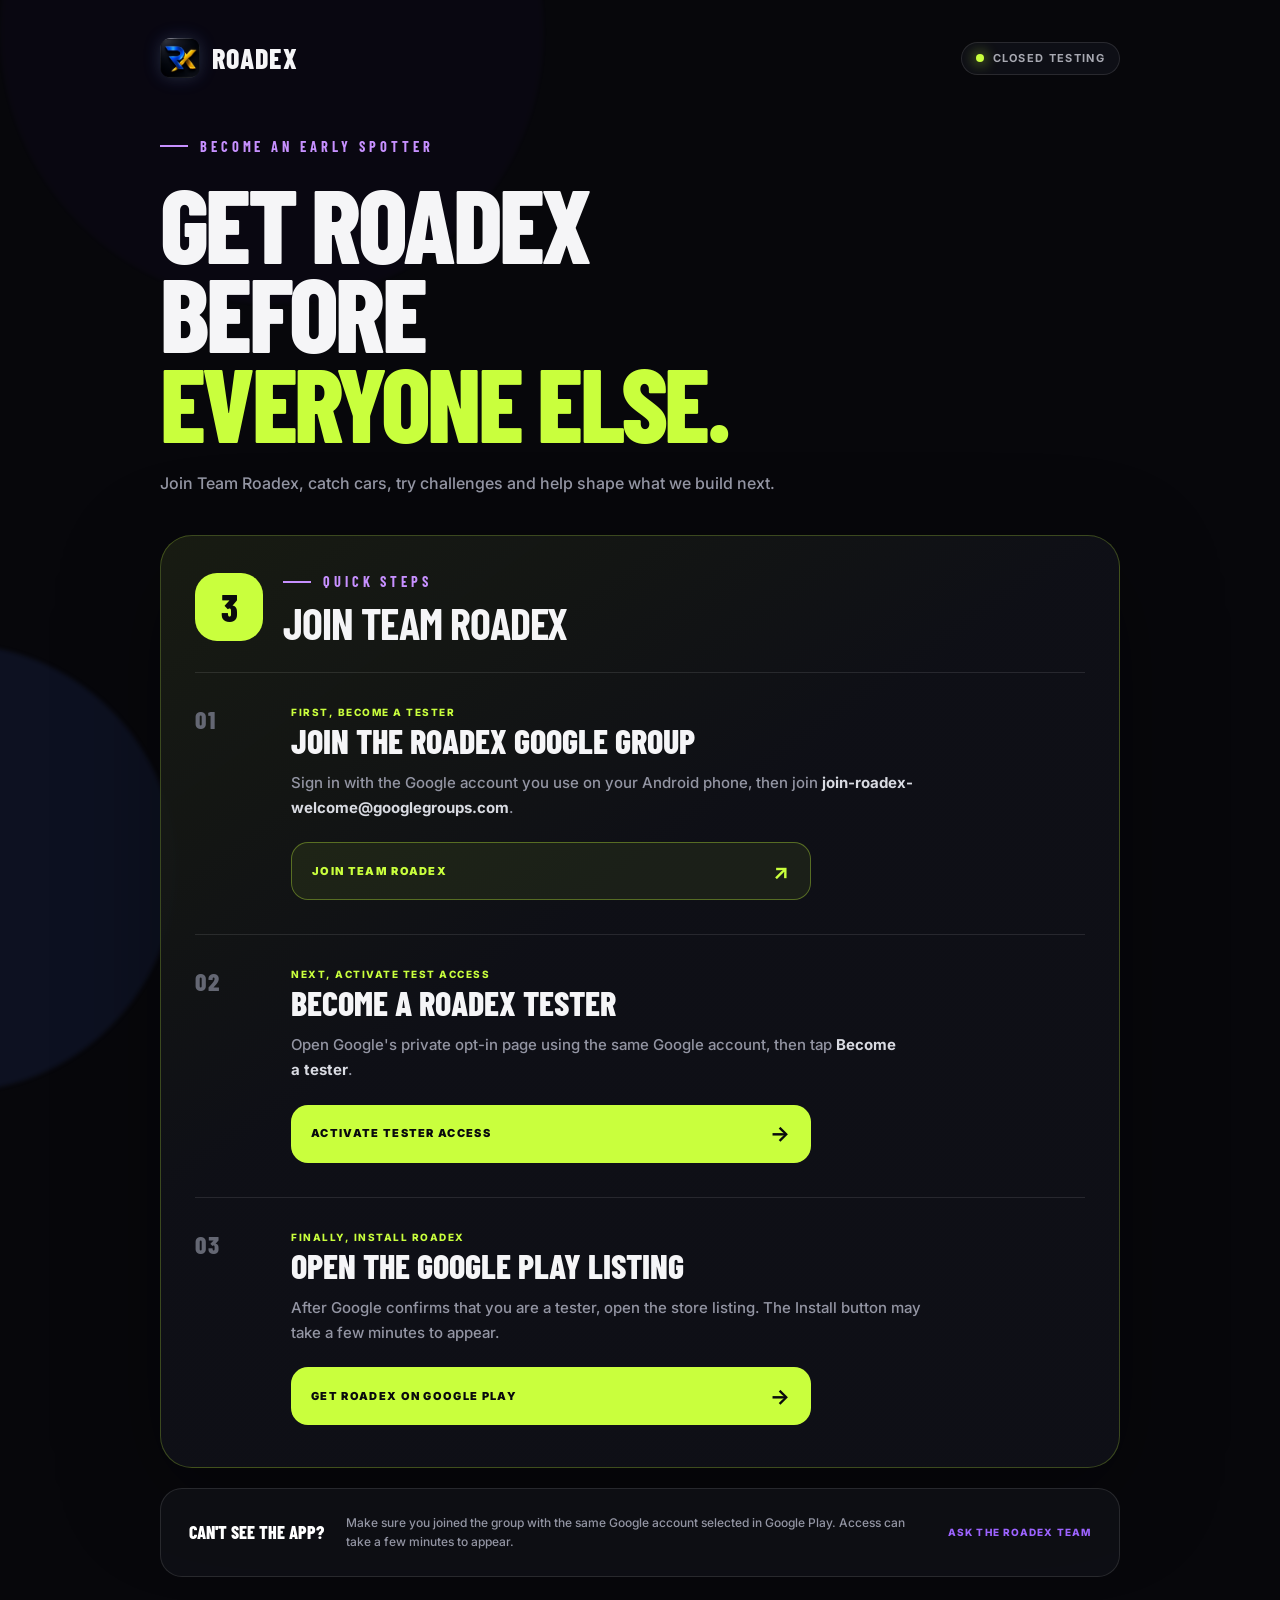
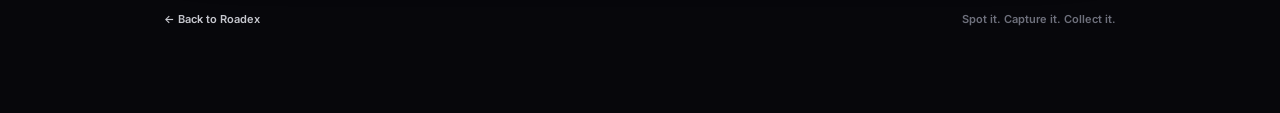
==== commit d5541c1b: "Rename tester invitation to Team Roadex" ====
--- a/join-test.html
+++ b/join-test.html
@@ -4,8 +4,9 @@
     <meta charset="UTF-8" />
     <meta name="viewport" content="width=device-width, initial-scale=1" />
     <meta name="theme-color" content="#07070b" />
-    <meta name="description" content="Join the Roadex Street Garage closed test on Google Play." />
-    <title>Join the Roadex Closed Test</title>
+    <meta name="description" content="Join Team Roadex and access Roadex Street Garage on Google Play." />
+    <title>Join Team Roadex</title>
+    <link rel="canonical" href="https://roadexlandingpages.vercel.app/Join-Team-Roadex" />
     <link rel="icon" type="image/png" href="assets/roadex-logo.png" />
     <link rel="preconnect" href="https://fonts.googleapis.com" />
     <link rel="preconnect" href="https://fonts.gstatic.com" crossorigin />
@@ -24,13 +25,13 @@
       <section class="feedback-hero test-hero">
         <p class="eyebrow"><span></span>Become an early spotter</p>
         <h1>Get Roadex before <em>everyone else.</em></h1>
-        <p>Join the Roadex Street Garage closed test, catch cars, try challenges and help shape what we build next.</p>
+        <p>Join Team Roadex, catch cars, try challenges and help shape what we build next.</p>
       </section>
 
       <section class="test-card" aria-labelledby="join-heading">
         <div class="test-card-heading">
           <span class="test-number">3</span>
-          <div><p class="eyebrow"><span></span>Quick steps</p><h2 id="join-heading">Join the test</h2></div>
+          <div><p class="eyebrow"><span></span>Quick steps</p><h2 id="join-heading">Join Team Roadex</h2></div>
         </div>
 
         <ol class="test-steps">
@@ -40,7 +41,7 @@
               <p class="step-label">First, become a tester</p>
               <h3>Join the Roadex Google Group</h3>
               <p>Sign in with the Google account you use on your Android phone, then join <strong>join-roadex-welcome@googlegroups.com</strong>.</p>
-              <a class="test-action test-action-secondary" href="https://groups.google.com/g/join-roadex-welcome" target="_blank" rel="noopener noreferrer">Join tester group <b>↗</b></a>
+              <a class="test-action test-action-secondary" href="https://groups.google.com/g/join-roadex-welcome" target="_blank" rel="noopener noreferrer">Join Team Roadex <b>↗</b></a>
             </div>
           </li>
           <li>
